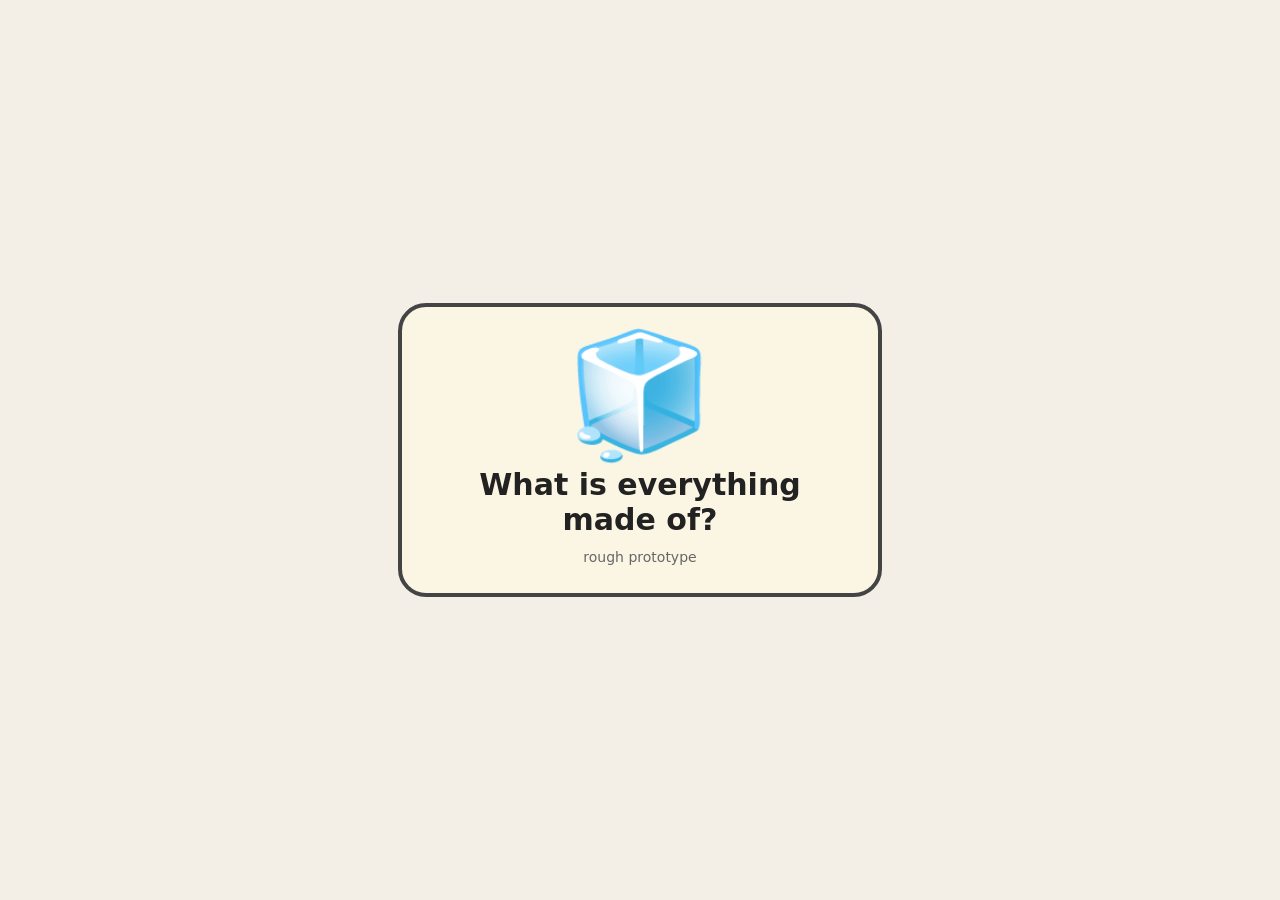
==== big-questions/index.html @ ac9a5256 "Add Big Questions: rough warmth toy for 'What is everything made of?' Static folder alongside Magic " ====
<!doctype html>
<html lang="en-AU">
<head>
<meta charset="utf-8">
<meta name="viewport" content="width=device-width, initial-scale=1, viewport-fit=cover">
<meta name="robots" content="noindex">
<title>Big Questions</title>
<style>
  html, body { height: 100%; margin: 0; }
  body { display: grid; place-items: center; background: #f3efe6; font-family: system-ui, sans-serif; }
  a { display: grid; place-items: center; gap: 12px; width: min(80vw, 420px); padding: 28px;
      border-radius: 28px; background: #fbf6e3; border: 4px solid #444; color: #222;
      text-decoration: none; text-align: center; font-size: clamp(20px, 4vw, 30px); font-weight: 700; }
  span { font-size: clamp(64px, 16vw, 120px); line-height: 1; }
  small { font-weight: 400; font-size: 14px; color: #666; }
</style>
</head>
<body>
<!-- Placeholder shelf: one rough prototype. The real shelf comes with the polished guide. -->
<a href="guides/01-made-of/rough-toy.html">
  <span>🧊</span>
  What is everything made of?
  <small>rough prototype</small>
</a>
</body>
</html>
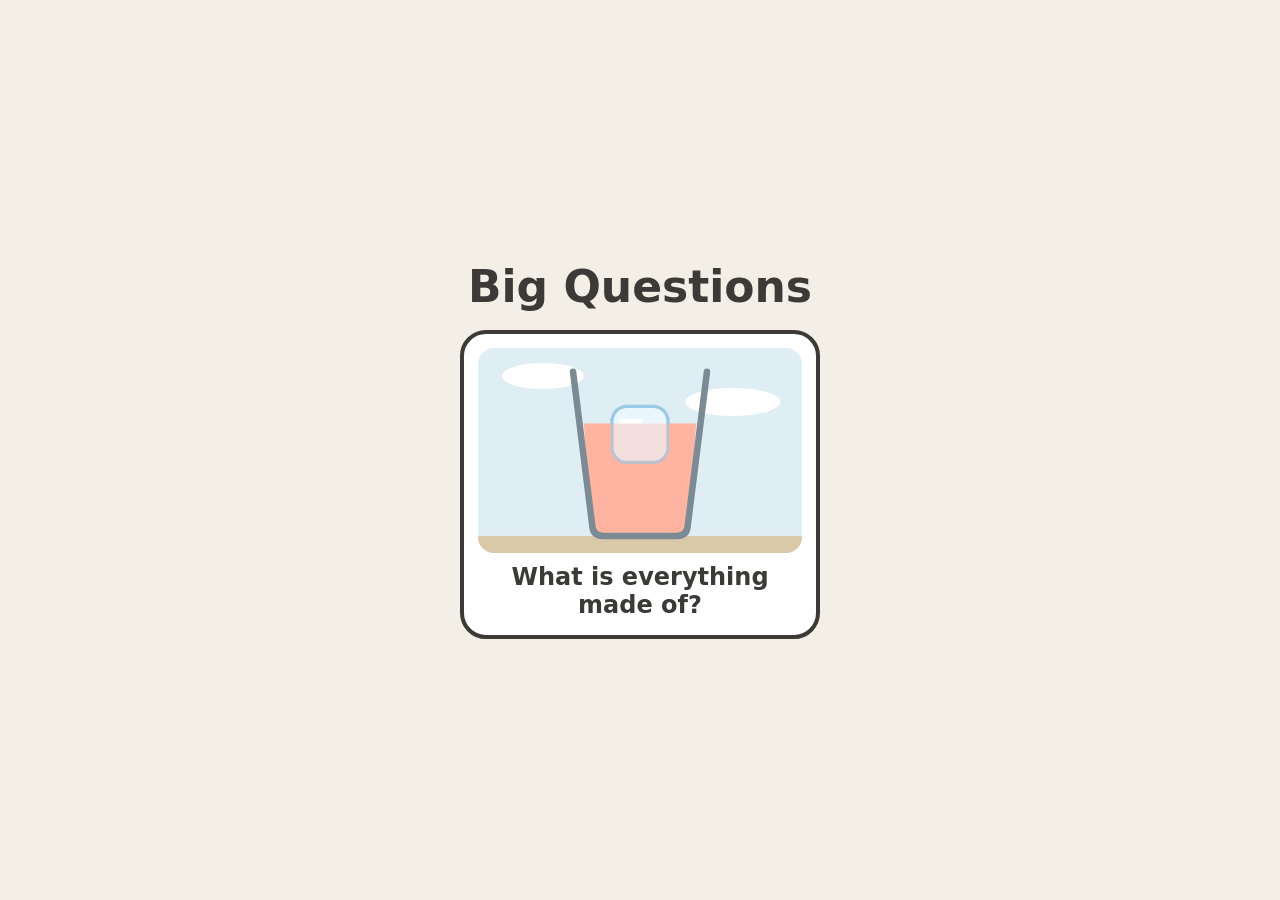
==== commit e9b93fc2: "Big Questions: polished pilot guide, 'What is everything made of?' Cover, warmth toy with painted an" ====
--- a/big-questions/index.html
+++ b/big-questions/index.html
@@ -5,22 +5,41 @@
 <meta name="viewport" content="width=device-width, initial-scale=1, viewport-fit=cover">
 <meta name="robots" content="noindex">
 <title>Big Questions</title>
+<link rel="stylesheet" href="shared/base.css">
 <style>
-  html, body { height: 100%; margin: 0; }
-  body { display: grid; place-items: center; background: #f3efe6; font-family: system-ui, sans-serif; }
-  a { display: grid; place-items: center; gap: 12px; width: min(80vw, 420px); padding: 28px;
-      border-radius: 28px; background: #fbf6e3; border: 4px solid #444; color: #222;
-      text-decoration: none; text-align: center; font-size: clamp(20px, 4vw, 30px); font-weight: 700; }
-  span { font-size: clamp(64px, 16vw, 120px); line-height: 1; }
-  small { font-weight: 400; font-size: 14px; color: #666; }
+  body { overflow: auto; }
+  main { min-height: 100%; display: grid; place-content: center; justify-items: center; gap: 18px; padding: 24px; }
+  h1 { margin: 0; font-size: clamp(26px, 5vw, 44px); font-weight: 800; }
+  .book { width: min(78vw, 360px); display: grid; gap: 10px; padding: 14px 14px 16px; border-radius: 26px;
+          border: 4px solid var(--ink); background: #fff; color: var(--ink); text-decoration: none;
+          font-size: clamp(18px, 3vw, 24px); font-weight: 700; text-align: center; }
+  .book:active { transform: scale(.97); }
+  .book svg { width: 100%; border-radius: 16px; background: var(--sky); }
+  .cube { transform-origin: 150px 120px; animation: bob 3.4s ease-in-out infinite; }
+  @keyframes bob { 0%, 100% { transform: translateY(0) rotate(6deg); } 50% { transform: translateY(7px) rotate(-3deg); } }
 </style>
 </head>
 <body>
-<!-- Placeholder shelf: one rough prototype. The real shelf comes with the polished guide. -->
-<a href="guides/01-made-of/rough-toy.html">
-  <span>🧊</span>
-  What is everything made of?
-  <small>rough prototype</small>
-</a>
+<main>
+  <h1>Big Questions</h1>
+  <!-- the shelf: one animated cover per guide -->
+  <a class="book" href="guides/01-made-of/index.html">
+    <svg viewBox="0 30 300 190" role="img" aria-label="A glass of cordial with an ice cube">
+      <ellipse cx="60" cy="56" rx="38" ry="12" fill="#fff"/><ellipse cx="236" cy="80" rx="44" ry="13" fill="#fff"/>
+      <rect x="0" y="204" width="300" height="36" fill="#d9c9a8"/>
+      <path d="M98 100 L106 196 Q107 204 116 204 L184 204 Q193 204 194 196 L202 100 Z" fill="#ffb3a1"/>
+      <g class="cube ambient">
+        <rect x="124" y="84" width="52" height="52" rx="14" fill="#eaf7ff" stroke="#9cc9e6" stroke-width="3"/>
+        <path d="M134 98h16" stroke="#fff" stroke-width="5" stroke-linecap="round"/>
+      </g>
+      <path d="M98 100 L106 196 Q107 204 116 204 L184 204 Q193 204 194 196 L202 100 Z" fill="#ffb3a1" opacity=".35"/>
+      <path d="M88 52 L106 196 Q107 204 116 204 L184 204 Q193 204 194 196 L212 52" fill="none" stroke="#7b8a93" stroke-width="6" stroke-linecap="round" stroke-linejoin="round"/>
+    </svg>
+    What is everything made of?
+  </a>
+</main>
+<script>
+  if ('serviceWorker' in navigator && location.protocol === 'https:') navigator.serviceWorker.register('sw.js').catch(function () {});
+</script>
 </body>
 </html>
--- a/big-questions/shared/base.css
+++ b/big-questions/shared/base.css
@@ -0,0 +1,56 @@
+/* Big Questions — shared look. Palette and rules are described in STYLE.md. */
+:root {
+  --bg: #f3efe6; --ink: #3b3a36; --soft: #6d6a61;
+  --paper: #fbf6e3; --paper-edge: #c9bb92;
+  --sky: #dfeef5; --water: #7ec4ee; --bit: #4a90d9;
+  --cold: #9fd0ff; --mid: #ffe9a8; --warm: #ff8a5c; --sun: #ffd23f;
+  --btn: 60px; --top: 72px;
+}
+* { box-sizing: border-box; }
+html, body { height: 100%; margin: 0; overscroll-behavior: none; }
+body {
+  background: var(--bg); color: var(--ink);
+  font-family: "Avenir Next", "Segoe UI", system-ui, -apple-system, Roboto, sans-serif;
+  -webkit-user-select: none; user-select: none; -webkit-touch-callout: none;
+  -webkit-tap-highlight-color: transparent; overflow: hidden;
+}
+[hidden] { display: none !important; }
+
+/* corner buttons and the caption */
+.bq-chrome {
+  position: fixed; z-index: 5; top: 0; left: 0; right: 0; height: var(--top);
+  display: flex; align-items: center; gap: 8px;
+  padding: 6px max(8px, env(safe-area-inset-right)) 6px max(8px, env(safe-area-inset-left));
+  pointer-events: none;
+}
+.bq-btn {
+  pointer-events: auto; flex: none; width: var(--btn); height: var(--btn); padding: 12px;
+  border-radius: 50%; border: 3px solid var(--ink); background: #fff; color: var(--ink);
+  touch-action: manipulation; cursor: pointer;
+}
+.bq-btn:active { transform: scale(.94); }
+.bq-btn svg { width: 100%; height: 100%; display: block; }
+.bq-caption {
+  flex: 1; min-width: 0; margin: 0; align-self: center; text-align: center;
+  font-size: clamp(15px, 2.4vw, 24px); line-height: 1.25; font-weight: 500;
+}
+.bq-caption b { font-weight: 800; background: linear-gradient(transparent 62%, var(--sun) 62%); }
+.bq-chrome .bq-caption[hidden] { display: block !important; visibility: hidden; }
+.bq-nudge { animation: bq-wiggle 1.6s ease-in-out infinite; border-color: var(--bit); }
+@keyframes bq-wiggle {
+  0%, 60%, 100% { transform: rotate(0); }
+  68% { transform: rotate(-14deg) scale(1.08); } 76% { transform: rotate(12deg) scale(1.08); }
+  84% { transform: rotate(-8deg); } 92% { transform: rotate(5deg); }
+}
+
+/* parts of a guide */
+.part { position: fixed; inset: var(--top) 0 0 0;
+        padding: 0 env(safe-area-inset-right) env(safe-area-inset-bottom) env(safe-area-inset-left); }
+.stage { position: absolute; inset: 0 8px 8px; border-radius: 16px; overflow: hidden; }
+.stage canvas { position: absolute; inset: 0; width: 100%; height: 100%; touch-action: none; display: block; }
+.page { overflow-y: auto; -webkit-overflow-scrolling: touch; touch-action: pan-y; padding: 8px 20px 40px; }
+.page > * { max-width: 760px; margin-left: auto; margin-right: auto; }
+
+@media (prefers-reduced-motion: reduce) {
+  .bq-nudge, .ambient { animation: none !important; }
+}
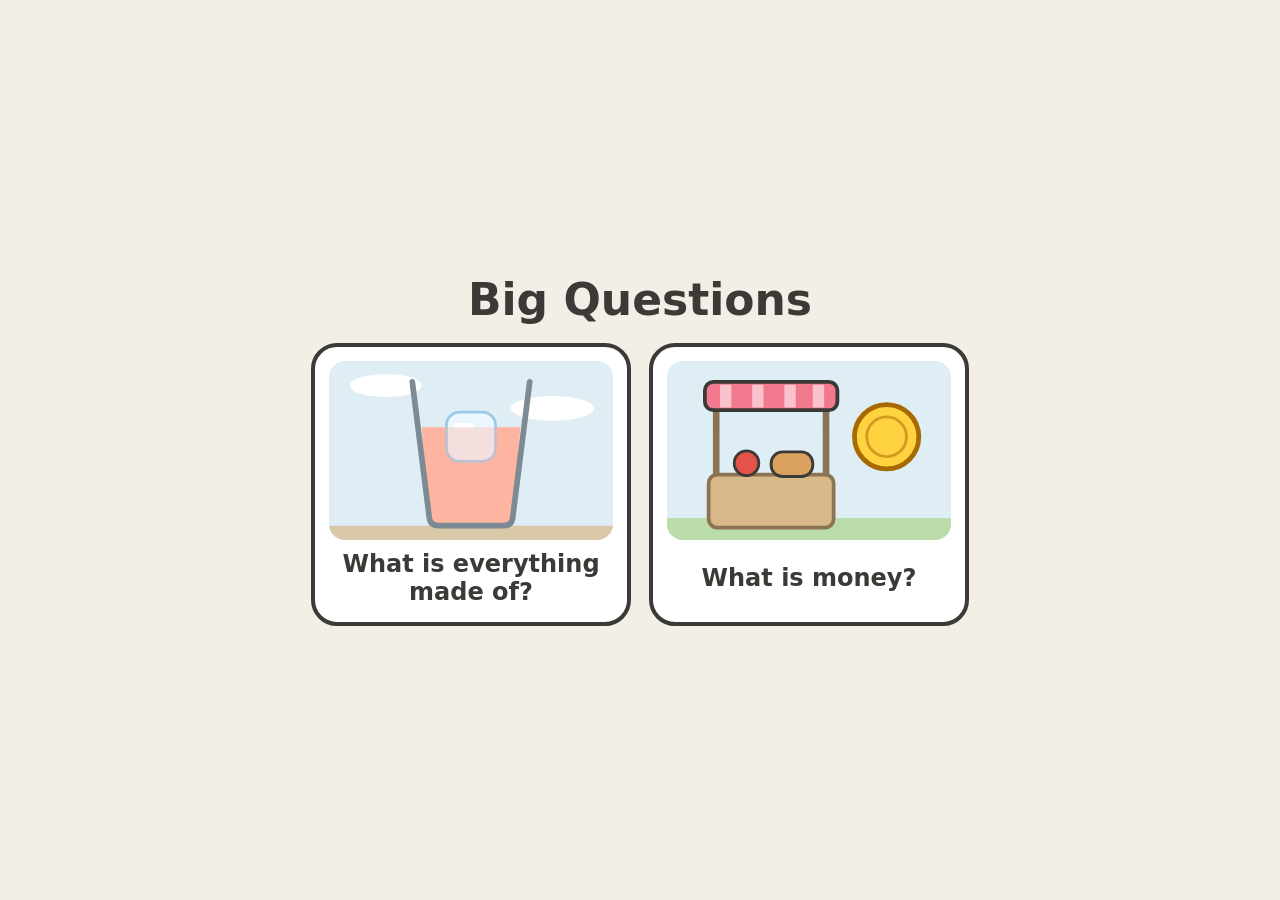
==== commit 154b3bef: "Big Questions: guide 2, 'What is money?' Market toy where every swap jams until everyone takes coins" ====
--- a/big-questions/index.html
+++ b/big-questions/index.html
@@ -8,9 +8,11 @@
 <link rel="stylesheet" href="shared/base.css">
 <style>
   body { overflow: auto; }
-  main { min-height: 100%; display: grid; place-content: center; justify-items: center; gap: 18px; padding: 24px; }
+  main { min-height: 100%; display: flex; flex-wrap: wrap; align-content: center; justify-content: center; gap: 18px; padding: 24px; }
+  h1 { width: 100%; text-align: center; }
+  .coin { transform-origin: 232px 110px; animation: bob 3.2s ease-in-out infinite reverse; }
   h1 { margin: 0; font-size: clamp(26px, 5vw, 44px); font-weight: 800; }
-  .book { width: min(78vw, 360px); display: grid; gap: 10px; padding: 14px 14px 16px; border-radius: 26px;
+  .book { width: min(78vw, 320px); display: grid; gap: 10px; padding: 14px 14px 16px; border-radius: 26px;
           border: 4px solid var(--ink); background: #fff; color: var(--ink); text-decoration: none;
           font-size: clamp(18px, 3vw, 24px); font-weight: 700; text-align: center; }
   .book:active { transform: scale(.97); }
@@ -37,6 +39,22 @@
     </svg>
     What is everything made of?
   </a>
+  <a class="book" href="guides/02-money/index.html">
+    <svg viewBox="0 30 300 190" role="img" aria-label="A market stall and a gold coin">
+      <rect x="0" y="196" width="300" height="44" fill="#b9dca8"/>
+      <path d="M52 78v120M168 78v120" stroke="#8b7355" stroke-width="7" stroke-linecap="round"/>
+      <rect x="40" y="52" width="140" height="30" rx="9" fill="#f2788f" stroke="#3b3a36" stroke-width="4"/>
+      <path d="M62 55v24M96 55v24M130 55v24M160 55v24" stroke="#fff" stroke-width="12" opacity=".55"/>
+      <rect x="44" y="150" width="132" height="56" rx="9" fill="#d9b98a" stroke="#8b7355" stroke-width="4"/>
+      <circle cx="84" cy="138" r="13" fill="#e4534a" stroke="#3b3a36" stroke-width="3"/>
+      <rect x="110" y="126" width="44" height="26" rx="12" fill="#d9a25f" stroke="#3b3a36" stroke-width="3"/>
+      <g class="coin ambient">
+        <circle cx="232" cy="110" r="34" fill="#ffd23f" stroke="#a66a00" stroke-width="5"/>
+        <circle cx="232" cy="110" r="21" fill="none" stroke="#a66a00" stroke-width="3" opacity=".5"/>
+      </g>
+    </svg>
+    What is money?
+  </a>
 </main>
 <script>
   if ('serviceWorker' in navigator && location.protocol === 'https:') navigator.serviceWorker.register('sw.js').catch(function () {});
--- a/big-questions/shared/base.css
+++ b/big-questions/shared/base.css
@@ -54,3 +54,46 @@
 @media (prefers-reduced-motion: reduce) {
   .bq-nudge, .ambient { animation: none !important; }
 }
+
+/* ---------- guide cover, tiles and reading pages (shared by every guide) ---------- */
+/* cover */
+.cover { display: flex; flex-direction: column; align-items: center; gap: 10px; padding: 0 12px 12px; }
+.cover h1 { margin: 0; font-size: clamp(22px, 4.6vw, 44px); font-weight: 800; text-align: center; }
+.cover-art { flex: 1; min-height: 0; width: 100%; display: flex; justify-content: center; text-decoration: none; }
+.cover-art svg { height: 100%; max-width: 100%; border-radius: 22px; border: 4px solid var(--ink); background: var(--sky); }
+.shelf-row { display: flex; gap: 10px; justify-content: center; flex-wrap: wrap; }
+.tile { width: clamp(74px, 13vw, 104px); display: grid; justify-items: center; gap: 2px; padding: 8px 4px 6px;
+        border-radius: 18px; border: 3px solid var(--ink); background: #fff; color: var(--ink);
+        text-decoration: none; font-size: 13px; font-weight: 600; text-align: center; position: relative;
+        touch-action: manipulation; cursor: pointer; font-family: inherit; }
+.tile svg { width: 46px; height: 46px; }
+.tile:active { transform: scale(.95); }
+.tile.grown { background: var(--bg); border-style: dashed; color: var(--soft); }
+.tile.grown::after { content: ""; position: absolute; left: 0; bottom: 0; height: 6px; width: 0; background: var(--bit); border-radius: 0 0 0 14px; }
+.tile.grown.holding::after { width: 100%; transition: width 1.2s linear; }
+@media (max-height: 430px) {
+  .cover { flex-direction: row; flex-wrap: wrap; justify-content: center; align-content: center; }
+  .cover h1 { width: 100%; font-size: 20px; }
+  .cover-art { flex: none; width: auto; height: 68%; }
+  .shelf-row { max-width: 52%; }
+  .tile { width: 70px; font-size: 11px; padding: 4px; } .tile svg { width: 34px; height: 34px; }
+}
+
+
+/* reading pages */
+.page h1 { font-size: clamp(24px, 4vw, 34px); margin: 4px auto 12px; }
+.page h2 { font-size: 20px; margin: 26px auto 8px; }
+.page p, .page li { font-size: 18px; line-height: 1.5; }
+.big li { font-size: clamp(20px, 3vw, 28px); margin: 16px 0; list-style: none; padding-left: 0; }
+.big { padding-left: 0; }
+.steps li { margin: 8px 0; }
+.card { background: #fff; border: 3px solid var(--ink); border-radius: 18px; padding: 14px 18px; }
+.grown { -webkit-user-select: text; user-select: text; }
+.grown li { margin: 10px 0; font-size: 16px; }
+.grown p { font-size: 16px; }
+.grown a { color: #1f5fa8; }
+.tag { display: inline-block; font-size: 11px; font-weight: 800; letter-spacing: .04em; text-transform: uppercase;
+       padding: 2px 8px; border-radius: 999px; margin-right: 6px; vertical-align: 2px; white-space: nowrap; }
+.fact { background: #d6efd8; color: #1d5a27; }
+.simp { background: #ffe9a8; color: #6b4a00; }
+.unsure { background: #e4dcf7; color: #47307a; }
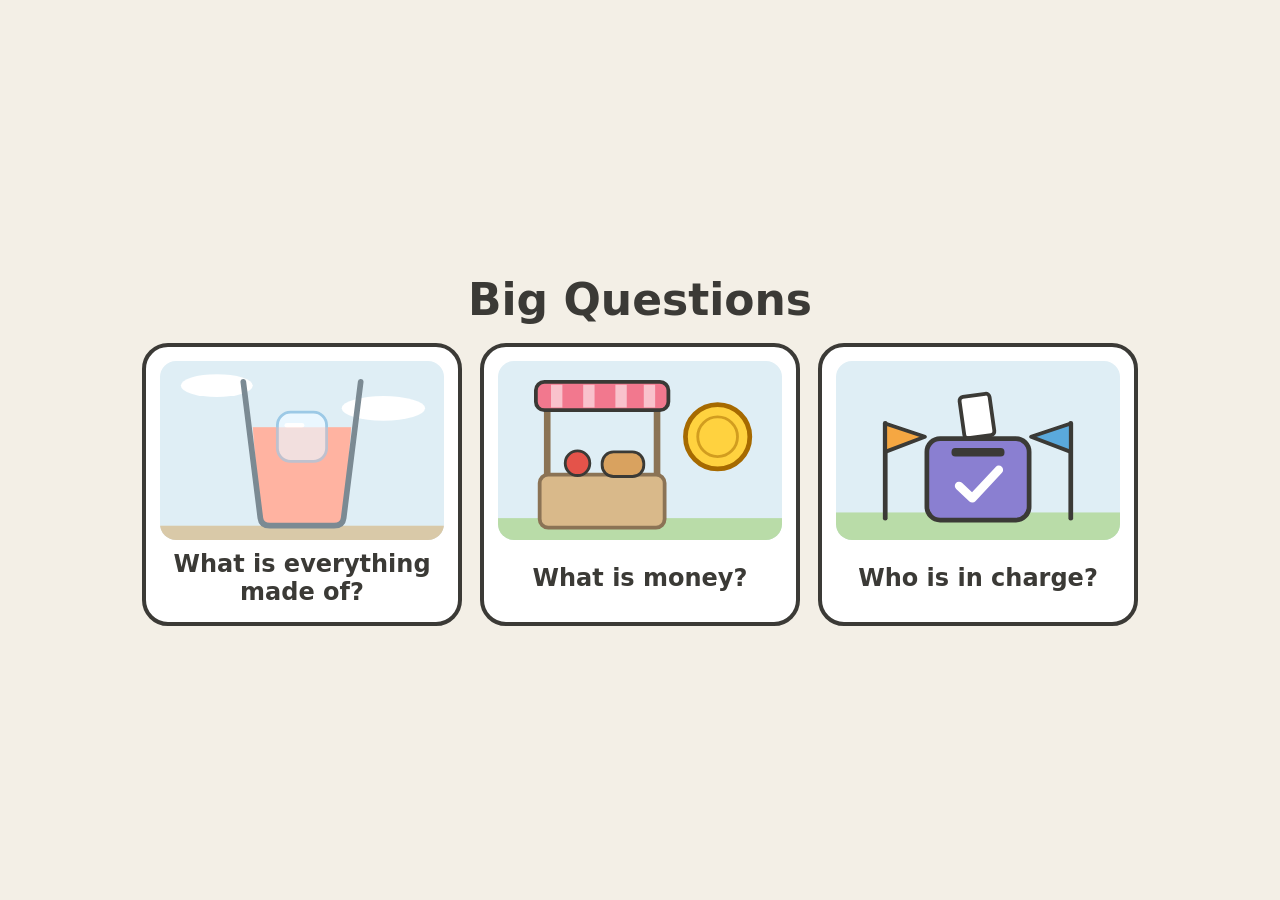
==== commit 4054a27e: "Big Questions: guide 3, 'Who is in charge?' A tiny town that cannot decide until it votes for a lead" ====
--- a/big-questions/index.html
+++ b/big-questions/index.html
@@ -55,6 +55,20 @@
     </svg>
     What is money?
   </a>
+  <a class="book" href="guides/03-in-charge/index.html">
+    <svg viewBox="0 30 300 190" role="img" aria-label="A ballot box and two flags">
+      <rect x="0" y="190" width="300" height="50" fill="#b9dca8"/>
+      <path d="M52 196V96" stroke="#3b3a36" stroke-width="5" stroke-linecap="round"/>
+      <path d="M52 96l42 14-42 16z" fill="#f5a742" stroke="#3b3a36" stroke-width="4" stroke-linejoin="round"/>
+      <path d="M248 196V96" stroke="#3b3a36" stroke-width="5" stroke-linecap="round"/>
+      <path d="M248 96l-42 14 42 16z" fill="#5aa9dc" stroke="#3b3a36" stroke-width="4" stroke-linejoin="round"/>
+      <rect x="134" y="66" width="32" height="44" rx="4" fill="#fff" stroke="#3b3a36" stroke-width="4" transform="rotate(-8 150 96)"/>
+      <rect x="96" y="112" width="108" height="86" rx="14" fill="#8a7fd1" stroke="#3b3a36" stroke-width="5"/>
+      <rect x="122" y="122" width="56" height="9" rx="4" fill="#3b3a36"/>
+      <path d="M130 162l14 13 28-30" fill="none" stroke="#fff" stroke-width="9" stroke-linecap="round" stroke-linejoin="round"/>
+    </svg>
+    Who is in charge?
+  </a>
 </main>
 <script>
   if ('serviceWorker' in navigator && location.protocol === 'https:') navigator.serviceWorker.register('sw.js').catch(function () {});
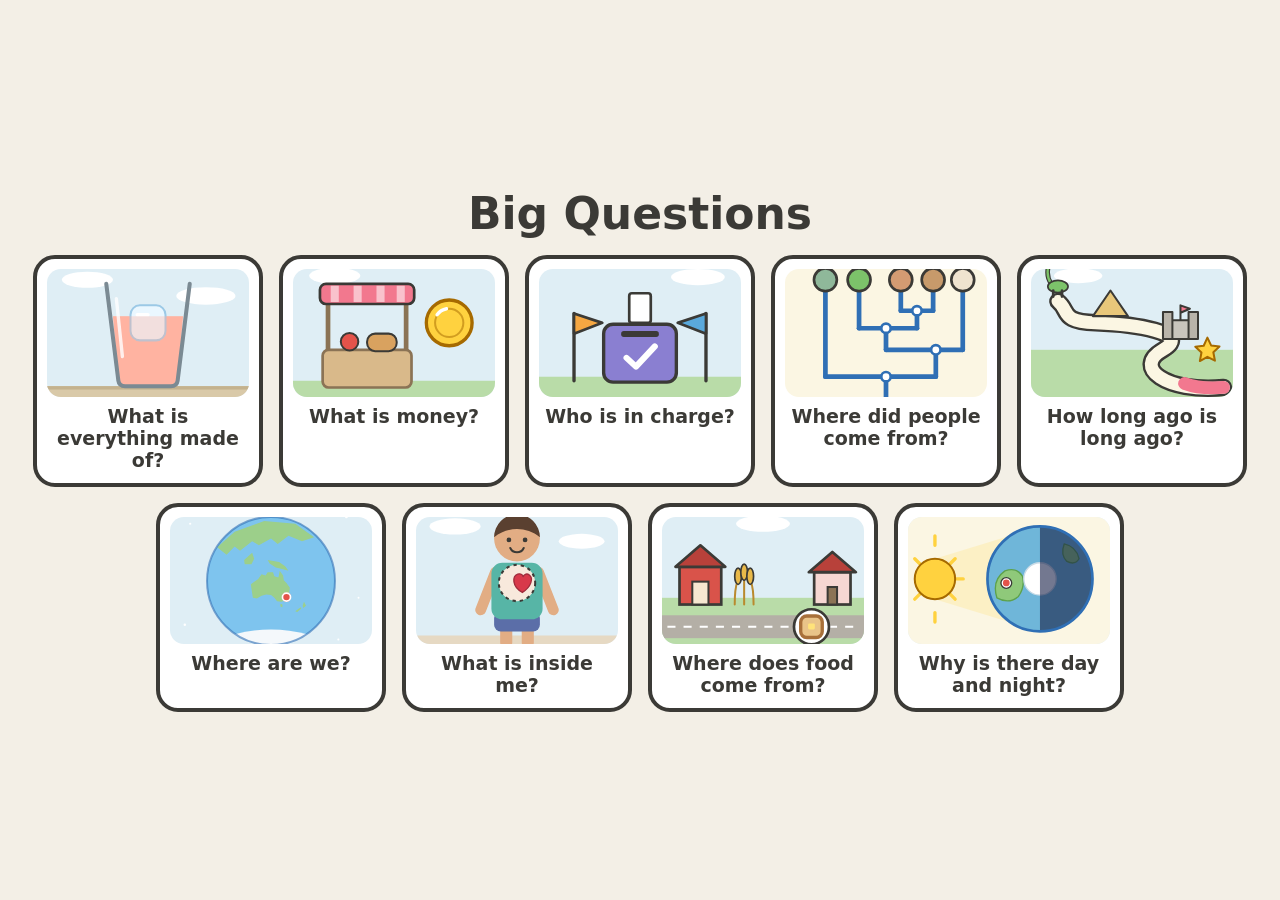
==== commit 506a0238: "Big Questions: guides 5 to 10 Where did people come from?, How long ago is long ago?, Where are we?," ====
--- a/big-questions/index.html
+++ b/big-questions/index.html
@@ -8,66 +8,198 @@
 <link rel="stylesheet" href="shared/base.css">
 <style>
   body { overflow: auto; }
-  main { min-height: 100%; display: flex; flex-wrap: wrap; align-content: center; justify-content: center; gap: 18px; padding: 24px; }
-  h1 { width: 100%; text-align: center; }
-  .coin { transform-origin: 232px 110px; animation: bob 3.2s ease-in-out infinite reverse; }
-  h1 { margin: 0; font-size: clamp(26px, 5vw, 44px); font-weight: 800; }
-  .book { width: min(78vw, 320px); display: grid; gap: 10px; padding: 14px 14px 16px; border-radius: 26px;
+  main { min-height: 100%; display: flex; flex-wrap: wrap; align-content: center; justify-content: center; gap: 16px; padding: 20px; }
+  h1 { width: 100%; text-align: center; margin: 0; font-size: clamp(26px, 5vw, 44px); font-weight: 800; }
+  .book { width: min(44vw, 230px); display: grid; align-content: start; gap: 8px; padding: 10px 10px 12px; border-radius: 22px;
           border: 4px solid var(--ink); background: #fff; color: var(--ink); text-decoration: none;
-          font-size: clamp(18px, 3vw, 24px); font-weight: 700; text-align: center; }
+          font-size: clamp(15px, 2.4vw, 19px); font-weight: 700; text-align: center; }
   .book:active { transform: scale(.97); }
-  .book svg { width: 100%; border-radius: 16px; background: var(--sky); }
-  .cube { transform-origin: 150px 120px; animation: bob 3.4s ease-in-out infinite; }
-  @keyframes bob { 0%, 100% { transform: translateY(0) rotate(6deg); } 50% { transform: translateY(7px) rotate(-3deg); } }
+  .book svg { width: 100%; border-radius: 14px; background: var(--sky); }
+  /* covers keep still on the shelf except for one gentle bob */
+  .book svg .ambient { animation: shelf-bob 3.4s ease-in-out infinite; transform-box: fill-box; transform-origin: center; }
+  .book:nth-child(2n) svg .ambient { animation-delay: -1.7s; }
+  @keyframes shelf-bob { 0%, 100% { transform: translateY(0); } 50% { transform: translateY(5px); } }
 </style>
 </head>
 <body>
 <main>
   <h1>Big Questions</h1>
-  <!-- the shelf: one animated cover per guide -->
+  <!-- the shelf: one cover per guide. Rebuilt from each guide's own cover art. -->
   <a class="book" href="guides/01-made-of/index.html">
     <svg viewBox="0 30 300 190" role="img" aria-label="A glass of cordial with an ice cube">
-      <ellipse cx="60" cy="56" rx="38" ry="12" fill="#fff"/><ellipse cx="236" cy="80" rx="44" ry="13" fill="#fff"/>
-      <rect x="0" y="204" width="300" height="36" fill="#d9c9a8"/>
-      <path d="M98 100 L106 196 Q107 204 116 204 L184 204 Q193 204 194 196 L202 100 Z" fill="#ffb3a1"/>
-      <g class="cube ambient">
-        <rect x="124" y="84" width="52" height="52" rx="14" fill="#eaf7ff" stroke="#9cc9e6" stroke-width="3"/>
-        <path d="M134 98h16" stroke="#fff" stroke-width="5" stroke-linecap="round"/>
-      </g>
-      <path d="M98 100 L106 196 Q107 204 116 204 L184 204 Q193 204 194 196 L202 100 Z" fill="#ffb3a1" opacity=".35"/>
-      <path d="M88 52 L106 196 Q107 204 116 204 L184 204 Q193 204 194 196 L212 52" fill="none" stroke="#7b8a93" stroke-width="6" stroke-linecap="round" stroke-linejoin="round"/>
+    <ellipse cx="60" cy="46" rx="38" ry="12" fill="#fff"/><ellipse cx="236" cy="70" rx="44" ry="13" fill="#fff"/>
+    <rect x="0" y="204" width="300" height="36" fill="#d9c9a8"/><rect x="0" y="204" width="300" height="5" fill="#c4b28e"/>
+    <path d="M98 100 L106 196 Q107 204 116 204 L184 204 Q193 204 194 196 L202 100 Z" fill="#ffb3a1"/>
+    <g class="cube ambient">
+    <rect x="124" y="84" width="52" height="52" rx="14" fill="#eaf7ff" stroke="#9cc9e6" stroke-width="3"/>
+    <path d="M134 98h16" stroke="#fff" stroke-width="5" stroke-linecap="round"/>
+    </g>
+    <path d="M98 100 L106 196 Q107 204 116 204 L184 204 Q193 204 194 196 L202 100 Z" fill="#ffb3a1" opacity=".35"/>
+    <path d="M88 52 L106 196 Q107 204 116 204 L184 204 Q193 204 194 196 L212 52" fill="none" stroke="#7b8a93" stroke-width="6" stroke-linecap="round" stroke-linejoin="round"/>
+    <path d="M103 74l9 86" stroke="#fff" stroke-width="5" stroke-linecap="round" opacity=".8"/>
     </svg>
     What is everything made of?
   </a>
   <a class="book" href="guides/02-money/index.html">
     <svg viewBox="0 30 300 190" role="img" aria-label="A market stall and a gold coin">
-      <rect x="0" y="196" width="300" height="44" fill="#b9dca8"/>
-      <path d="M52 78v120M168 78v120" stroke="#8b7355" stroke-width="7" stroke-linecap="round"/>
-      <rect x="40" y="52" width="140" height="30" rx="9" fill="#f2788f" stroke="#3b3a36" stroke-width="4"/>
-      <path d="M62 55v24M96 55v24M130 55v24M160 55v24" stroke="#fff" stroke-width="12" opacity=".55"/>
-      <rect x="44" y="150" width="132" height="56" rx="9" fill="#d9b98a" stroke="#8b7355" stroke-width="4"/>
-      <circle cx="84" cy="138" r="13" fill="#e4534a" stroke="#3b3a36" stroke-width="3"/>
-      <rect x="110" y="126" width="44" height="26" rx="12" fill="#d9a25f" stroke="#3b3a36" stroke-width="3"/>
-      <g class="coin ambient">
-        <circle cx="232" cy="110" r="34" fill="#ffd23f" stroke="#a66a00" stroke-width="5"/>
-        <circle cx="232" cy="110" r="21" fill="none" stroke="#a66a00" stroke-width="3" opacity=".5"/>
-      </g>
+    <ellipse cx="62" cy="40" rx="38" ry="12" fill="#fff"/>
+    <rect x="0" y="196" width="300" height="44" fill="#b9dca8"/>
+    <path d="M52 78v120M168 78v120" stroke="#8b7355" stroke-width="7" stroke-linecap="round"/>
+    <rect x="40" y="52" width="140" height="30" rx="9" fill="#f2788f" stroke="#3b3a36" stroke-width="4"/>
+    <path d="M62 55v24M96 55v24M130 55v24M160 55v24" stroke="#fff" stroke-width="12" opacity=".55"/>
+    <rect x="44" y="150" width="132" height="56" rx="9" fill="#d9b98a" stroke="#8b7355" stroke-width="4"/>
+    <circle cx="84" cy="138" r="13" fill="#e4534a" stroke="#3b3a36" stroke-width="3"/>
+    <rect x="110" y="126" width="44" height="26" rx="12" fill="#d9a25f" stroke="#3b3a36" stroke-width="3"/>
+    <g class="bobber ambient">
+    <circle cx="232" cy="110" r="34" fill="#ffd23f" stroke="#a66a00" stroke-width="5"/>
+    <circle cx="232" cy="110" r="21" fill="none" stroke="#a66a00" stroke-width="3" opacity=".5"/>
+    <path d="M214 98a22 22 0 0 1 14-9" fill="none" stroke="#fff" stroke-width="5" stroke-linecap="round"/>
+    </g>
     </svg>
     What is money?
   </a>
   <a class="book" href="guides/03-in-charge/index.html">
-    <svg viewBox="0 30 300 190" role="img" aria-label="A ballot box and two flags">
-      <rect x="0" y="190" width="300" height="50" fill="#b9dca8"/>
-      <path d="M52 196V96" stroke="#3b3a36" stroke-width="5" stroke-linecap="round"/>
-      <path d="M52 96l42 14-42 16z" fill="#f5a742" stroke="#3b3a36" stroke-width="4" stroke-linejoin="round"/>
-      <path d="M248 196V96" stroke="#3b3a36" stroke-width="5" stroke-linecap="round"/>
-      <path d="M248 96l-42 14 42 16z" fill="#5aa9dc" stroke="#3b3a36" stroke-width="4" stroke-linejoin="round"/>
-      <rect x="134" y="66" width="32" height="44" rx="4" fill="#fff" stroke="#3b3a36" stroke-width="4" transform="rotate(-8 150 96)"/>
-      <rect x="96" y="112" width="108" height="86" rx="14" fill="#8a7fd1" stroke="#3b3a36" stroke-width="5"/>
-      <rect x="122" y="122" width="56" height="9" rx="4" fill="#3b3a36"/>
-      <path d="M130 162l14 13 28-30" fill="none" stroke="#fff" stroke-width="9" stroke-linecap="round" stroke-linejoin="round"/>
+    <svg viewBox="0 30 300 190" role="img" aria-label="A ballot box with a vote dropping in, and two flags">
+    <ellipse cx="236" cy="42" rx="40" ry="12" fill="#fff"/>
+    <rect x="0" y="190" width="300" height="50" fill="#b9dca8"/>
+    <path d="M52 196V96" stroke="#3b3a36" stroke-width="5" stroke-linecap="round"/>
+    <path d="M52 96l42 14-42 16z" fill="#f5a742" stroke="#3b3a36" stroke-width="4" stroke-linejoin="round"/>
+    <path d="M248 196V96" stroke="#3b3a36" stroke-width="5" stroke-linecap="round"/>
+    <path d="M248 96l-42 14 42 16z" fill="#5aa9dc" stroke="#3b3a36" stroke-width="4" stroke-linejoin="round"/>
+    <g class="slip ambient"><rect x="134" y="66" width="32" height="44" rx="4" fill="#fff" stroke="#3b3a36" stroke-width="4"/></g>
+    <rect x="96" y="112" width="108" height="86" rx="14" fill="#8a7fd1" stroke="#3b3a36" stroke-width="5"/>
+    <rect x="122" y="122" width="56" height="9" rx="4" fill="#3b3a36"/>
+    <path d="M130 162l14 13 28-30" fill="none" stroke="#fff" stroke-width="9" stroke-linecap="round" stroke-linejoin="round"/>
     </svg>
     Who is in charge?
+  </a>
+  <a class="book" href="guides/05-people/index.html">
+    <svg viewBox="0 30 300 190" role="img" aria-label="A branching family tree with many tips" style="background:#fbf6e3">
+    <g fill="none" stroke="#2f6fb5" stroke-width="7" stroke-linecap="round" stroke-linejoin="round">
+    <path d="M150 226V190"/><path d="M60 190H224"/><path d="M60 190V60"/><path d="M224 190V150"/>
+    <path d="M150 150H264"/><path d="M264 150V60"/><path d="M150 150V118"/><path d="M110 118H196"/>
+    <path d="M110 118V60"/><path d="M196 118V92"/><path d="M172 92H220"/><path d="M172 92V60"/><path d="M220 92V60"/>
+    </g>
+    <g fill="#fff" stroke="#2f6fb5" stroke-width="4">
+    <circle cx="150" cy="190" r="7"/><circle cx="224" cy="150" r="7"/><circle cx="150" cy="118" r="7"/><circle cx="196" cy="92" r="7"/>
+    </g>
+    <g class="tips ambient" stroke="#3b3a36" stroke-width="4">
+    <circle cx="60" cy="46" r="17" fill="#8fb89a"/><circle cx="110" cy="46" r="17" fill="#7cc36a"/>
+    <circle cx="172" cy="46" r="17" fill="#d49b72"/><circle cx="220" cy="46" r="17" fill="#c79a6b"/>
+    <circle cx="264" cy="46" r="17" fill="#efe3cf"/>
+    </g>
+    </svg>
+    Where did people come from?
+  </a>
+  <a class="book" href="guides/06-long-ago/index.html">
+    <svg viewBox="0 30 300 190" role="img" aria-label="A long winding path going back in time, past a castle, a pyramid and a dinosaur">
+    <rect x="0" y="150" width="300" height="90" fill="#b9dca8"/>
+    <ellipse cx="70" cy="40" rx="36" ry="11" fill="#fff"/>
+    <path d="M286 206 C 200 214, 150 176, 196 150 S 150 112, 96 110 S 58 92, 40 78" fill="none" stroke="#3b3a36" stroke-width="26" stroke-linecap="round"/>
+    <path d="M286 206 C 200 214, 150 176, 196 150 S 150 112, 96 110 S 58 92, 40 78" fill="none" stroke="#fbf6e3" stroke-width="19" stroke-linecap="round"/>
+    <path d="M286 206 C 262 208, 244 206, 228 200" fill="none" stroke="#f2788f" stroke-width="19" stroke-linecap="round"/>
+    <!-- castle -->
+    <g stroke="#3b3a36" stroke-width="3" stroke-linejoin="round">
+    <rect x="204" y="106" width="36" height="28" fill="#c9c5bd"/><rect x="196" y="94" width="14" height="40" fill="#b9b4aa"/><rect x="234" y="94" width="14" height="40" fill="#b9b4aa"/>
+    <path d="M222 106V84l14 5-14 6" fill="#f2788f"/>
+    </g>
+    <!-- pyramid -->
+    <path d="M118 62l26 38H92z" fill="#e8c77a" stroke="#3b3a36" stroke-width="3" stroke-linejoin="round"/>
+    <!-- dinosaur, far away -->
+    <g stroke="#3b3a36" stroke-width="2.5" stroke-linecap="round" fill="#7cc36a">
+    <path d="M30 52q-8-12-4-26" fill="none" stroke-width="7"/><path d="M30 52q-8-12-4-26" fill="none" stroke="#7cc36a" stroke-width="3.5"/>
+    <ellipse cx="40" cy="56" rx="15" ry="9"/><path d="M33 62v9M46 62v9" stroke-width="4"/>
+    </g>
+    <g class="twinkle ambient"><path d="M262 132l5.5 11.5 12.5 1.5-9.200 8.600 2.400 12.600L262 160.500l-11.200 6.200 2.400-12.600-9.200-8.600 12.5-1.5z" fill="#ffd23f" stroke="#a66a00" stroke-width="3" stroke-linejoin="round"/></g>
+    </svg>
+    How long ago is long ago?
+  </a>
+  <a class="book" href="guides/07-where-are-we/index.html">
+    <svg viewBox="0 30 300 190" role="img" aria-label="The Earth from space, with a red dot on Australia's east coast">
+    <g fill="#fff"><circle cx="30" cy="40" r="1.6"/><circle cx="262" cy="30" r="2"/><circle cx="280" cy="150" r="1.4"/><circle cx="22" cy="190" r="1.8"/><circle cx="60" cy="110" r="1.2"/><circle cx="250" cy="212" r="1.5"/><circle cx="96" cy="18" r="1.3"/></g>
+    <circle cx="150" cy="125" r="95" fill="#7ec4ee"/>
+    <g fill="#9ccf8a">
+    <path d="M120 130L123 150L129 151L136 147L143 145L150 146L155 150L159 155L165 156L171 154L177 143L178 135L173 128L169 124L168 117L163 110L161 120L155 118L153 112L145 112L142 117L136 115L131 122Z"/>
+    <path d="M164 159L167 160L167 164L164 163Z"/><path d="M145 94L162 97L171 103L176 110L165 107L157 105L148 99Z"/>
+    <path d="M110 94L122 83L125 92L121 100L111 100Z"/><path d="M199 156L202 162L198 165L197 162Z"/><path d="M194 164L195 166L189 171L186 170Z"/>
+    <path d="M70 75L96 52L140 36L186 40L214 60L196 66L176 58L160 70L150 62L132 72L122 66L104 80L96 74L84 86Z"/>
+    </g>
+    <path d="M96 204a95 95 0 0 0 108 0q-54-14-108 0z" fill="#f4f8fb"/>
+    <circle cx="150" cy="125" r="95" fill="none" stroke="#2f6fb5" stroke-width="3" opacity=".6"/>
+    <circle class="here ambient" cx="173" cy="149" r="6" fill="none" stroke="#e4534a" stroke-width="2"/>
+    <circle cx="173" cy="149" r="6" fill="#e4534a" stroke="#fff" stroke-width="2.5"/>
+    </svg>
+    Where are we?
+  </a>
+  <a class="book" href="guides/08-inside-me/index.html">
+    <svg viewBox="0 30 300 190" role="img" aria-label="A child with a beating heart showing in their chest">
+    <ellipse cx="58" cy="44" rx="38" ry="12" fill="#fff"/><ellipse cx="246" cy="66" rx="34" ry="11" fill="#fff"/>
+    <rect x="0" y="206" width="300" height="34" fill="#e6d9c3"/>
+    <path d="M118 112L96 168M182 112l22 56" stroke="#e2ad84" stroke-width="16" stroke-linecap="round"/>
+    <path d="M134 176v40M166 176v40" stroke="#e2ad84" stroke-width="18" stroke-linecap="round"/>
+    <rect x="116" y="170" width="68" height="30" rx="10" fill="#5b6ea8"/>
+    <rect x="112" y="98" width="76" height="84" rx="16" fill="#57b5a6"/>
+    <circle cx="150" cy="128" r="27" fill="#f8e9dc" stroke="#3b3a36" stroke-width="3" stroke-dasharray="5 6"/>
+    <g class="beat ambient">
+    <path d="M158 142c-16-9-15-24-7-27 5-2 8 2 8 4 1-3 5-6 9-3 7 5 3 18-10 26z" fill="#d8394a" stroke="#a12c3c" stroke-width="2"/>
+    </g>
+    <circle cx="150" cy="62" r="34" fill="#e2ad84"/>
+    <path d="M116 60a34 34 0 0 1 68 0c-20-16-48-16-68 0z" fill="#5a4030"/>
+    <circle cx="138" cy="64" r="3.5" fill="#3b3a36"/><circle cx="162" cy="64" r="3.5" fill="#3b3a36"/>
+    <path d="M140 76a11 11 0 0 0 20 0" fill="none" stroke="#3b3a36" stroke-width="3" stroke-linecap="round"/>
+    </svg>
+    What is inside me?
+  </a>
+  <a class="book" href="guides/09-food/index.html">
+    <svg viewBox="0 30 300 190" role="img" aria-label="A road from a farm to a slice of toast on a plate">
+    <ellipse cx="150" cy="40" rx="40" ry="12" fill="#fff"/>
+    <rect x="0" y="150" width="300" height="90" fill="#b9dca8"/>
+    <rect x="0" y="176" width="300" height="34" fill="#b4afa6"/>
+    <path d="M8 193h284" stroke="#fff" stroke-width="3" stroke-dasharray="12 12"/>
+    <!-- barn -->
+    <rect x="26" y="104" width="62" height="56" fill="#d9534a" stroke="#3b3a36" stroke-width="4"/>
+    <path d="M20 104 L57 72 L94 104 Z" fill="#b8413a" stroke="#3b3a36" stroke-width="4" stroke-linejoin="round"/>
+    <rect x="45" y="126" width="24" height="34" fill="#f6e7d0" stroke="#3b3a36" stroke-width="3"/>
+    <!-- wheat -->
+    <path d="M108 160 q0-24 4-34 M122 160 q0-26 0-38 M136 160 q0-24-4-34" stroke="#b98a2e" stroke-width="3" fill="none" stroke-linecap="round"/>
+    <ellipse cx="113" cy="118" rx="5" ry="12" fill="#e9b949" stroke="#3b3a36" stroke-width="2.5"/>
+    <ellipse cx="122" cy="112" rx="5" ry="12" fill="#e9b949" stroke="#3b3a36" stroke-width="2.5"/>
+    <ellipse cx="131" cy="118" rx="5" ry="12" fill="#e9b949" stroke="#3b3a36" stroke-width="2.5"/>
+    <!-- house -->
+    <rect x="226" y="112" width="54" height="48" fill="#f6d7d2" stroke="#3b3a36" stroke-width="4"/>
+    <path d="M218 112 L253 82 L288 112 Z" fill="#b8413a" stroke="#3b3a36" stroke-width="4" stroke-linejoin="round"/>
+    <rect x="246" y="134" width="14" height="26" fill="#8b7355" stroke="#3b3a36" stroke-width="3"/>
+    <!-- the toast, rolling back toward the farm -->
+    <g class="roller ambient">
+    <circle cx="222" cy="193" r="26" fill="#fff" stroke="#3b3a36" stroke-width="4"/>
+    <rect x="206" y="177" width="32" height="32" rx="9" fill="#e9c489" stroke="#a8703a" stroke-width="5"/>
+    <rect x="217" y="188" width="10" height="9" rx="2" fill="#ffe37a"/>
+    </g>
+    </svg>
+    Where does food come from?
+  </a>
+  <a class="book" href="guides/10-day-night/index.html">
+    <svg viewBox="0 30 300 190" role="img" aria-label="The Sun shining on one half of the Earth">
+    <rect width="300" height="240" fill="#fbf6e3"/>
+    <path d="M40 92 L196 44 L196 200 L40 152 Z" fill="#ffd23f" opacity=".18"/>
+    <g stroke="#ffd23f" stroke-width="5" stroke-linecap="round">
+    <path d="M40 72v-14M40 172v14M68 122h14M60 102l10-10M60 142l10 10M20 102l-10-10M20 142l-10 10"/>
+    </g>
+    <circle cx="40" cy="122" r="30" fill="#ffd23f" stroke="#a66a00" stroke-width="3"/>
+    <clipPath id="disc"><circle cx="196" cy="122" r="78"/></clipPath>
+    <g clip-path="url(#disc)">
+    <rect x="118" y="44" width="156" height="156" fill="#6fb6d9"/>
+    <g class="turny ambient">
+    <path d="M132 150 q-8 -26 12 -40 q18 -6 26 8 q4 16 -6 30 q-14 12 -32 2z" fill="#8fc97a" stroke="#5da24c" stroke-width="2"/>
+    <path d="M232 70 q18 4 22 22 q-6 10 -18 4 q-10 -10 -4 -26z" fill="#8fc97a" stroke="#5da24c" stroke-width="2"/>
+    <circle cx="196" cy="122" r="24" fill="#fff" stroke="#c9dbe6" stroke-width="2"/>
+    <circle cx="146" cy="128" r="8" fill="#fff" stroke="#3b3a36" stroke-width="2"/><circle cx="146" cy="128" r="5" fill="#e4534a"/>
+    </g>
+    <rect x="196" y="44" width="80" height="156" fill="#161e46" opacity=".6"/>
+    </g>
+    <circle cx="196" cy="122" r="78" fill="none" stroke="#2f6fb5" stroke-width="4"/>
+    </svg>
+    Why is there day and night?
   </a>
 </main>
 <script>
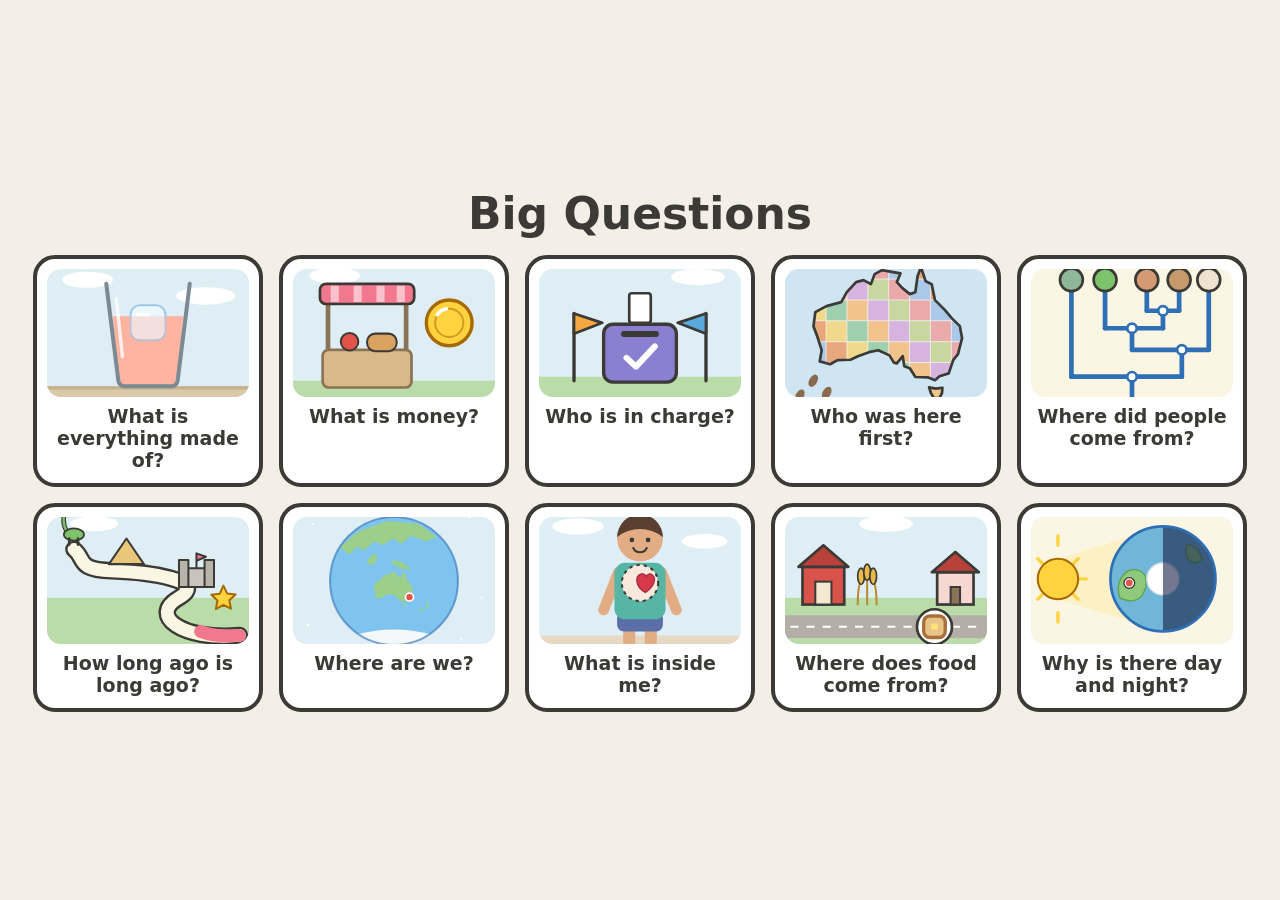
==== commit 3560c154: "Big Questions: guide 4, 'Who was here first?', and a shelf build script A two-scale timeline over a " ====
--- a/big-questions/index.html
+++ b/big-questions/index.html
@@ -73,6 +73,18 @@
     </svg>
     Who is in charge?
   </a>
+  <a class="book" href="guides/04-australia/index.html">
+    <svg viewBox="0 30 300 190" role="img" aria-label="A map of Australia made of many coloured patches" style="background:#cfe6f2">
+    <defs><clipPath id="land"><path d="M45.0 94.1L61.5 85.2L83.5 79.2L91.8 64.4L105.6 49.5L116.6 46.5L127.6 52.5L133.1 37.6L144.1 31.7L160.6 34.6L171.6 36.4L166.1 49.5L174.4 58.4L185.4 67.3L193.6 64.4L196.9 40.6L201.9 27.5L209.0 48.3L217.8 52.5L222.8 76.3L237.6 91.1L247.6 103.0L259.7 114.9L263.0 132.7L256.9 156.5L249.8 165.4L243.2 185.0L229.4 189.2L222.8 195.1L212.9 191.0L193.6 190.4L185.4 177.3L177.1 174.3L174.9 159.5L166.1 170.2L161.7 169.0L155.1 158.3L138.6 150.6L124.8 153.5L108.3 159.5L97.3 164.8L78.0 165.4L67.0 171.4L51.6 167.2L54.4 150.6L47.8 129.8L42.3 114.9Z"/><path d="M214.0 205.8L223.9 207.6L233.8 206.4L233.2 214.2L229.4 221.3L221.1 221.9L216.7 214.2Z"/></clipPath></defs>
+    <g clip-path="url(#land)"><rect x="30" y="14" width="31" height="31" fill="#f2c48d"/><rect x="61" y="14" width="31" height="31" fill="#d7b5e0"/><rect x="92" y="14" width="31" height="31" fill="#c8d6a0"/><rect x="123" y="14" width="31" height="31" fill="#ecaaaa"/><rect x="154" y="14" width="31" height="31" fill="#aac9e8"/><rect x="185" y="14" width="31" height="31" fill="#e8a87c"/><rect x="216" y="14" width="31" height="31" fill="#f0d98c"/><rect x="247" y="14" width="31" height="31" fill="#a0cfb0"/><rect x="30" y="45" width="31" height="31" fill="#a0cfb0"/><rect x="61" y="45" width="31" height="31" fill="#f2c48d"/><rect x="92" y="45" width="31" height="31" fill="#d7b5e0"/><rect x="123" y="45" width="31" height="31" fill="#c8d6a0"/><rect x="154" y="45" width="31" height="31" fill="#ecaaaa"/><rect x="185" y="45" width="31" height="31" fill="#aac9e8"/><rect x="216" y="45" width="31" height="31" fill="#e8a87c"/><rect x="247" y="45" width="31" height="31" fill="#f0d98c"/><rect x="30" y="76" width="31" height="31" fill="#f0d98c"/><rect x="61" y="76" width="31" height="31" fill="#a0cfb0"/><rect x="92" y="76" width="31" height="31" fill="#f2c48d"/><rect x="123" y="76" width="31" height="31" fill="#d7b5e0"/><rect x="154" y="76" width="31" height="31" fill="#c8d6a0"/><rect x="185" y="76" width="31" height="31" fill="#ecaaaa"/><rect x="216" y="76" width="31" height="31" fill="#aac9e8"/><rect x="247" y="76" width="31" height="31" fill="#e8a87c"/><rect x="30" y="107" width="31" height="31" fill="#e8a87c"/><rect x="61" y="107" width="31" height="31" fill="#f0d98c"/><rect x="92" y="107" width="31" height="31" fill="#a0cfb0"/><rect x="123" y="107" width="31" height="31" fill="#f2c48d"/><rect x="154" y="107" width="31" height="31" fill="#d7b5e0"/><rect x="185" y="107" width="31" height="31" fill="#c8d6a0"/><rect x="216" y="107" width="31" height="31" fill="#ecaaaa"/><rect x="247" y="107" width="31" height="31" fill="#aac9e8"/><rect x="30" y="138" width="31" height="31" fill="#aac9e8"/><rect x="61" y="138" width="31" height="31" fill="#e8a87c"/><rect x="92" y="138" width="31" height="31" fill="#f0d98c"/><rect x="123" y="138" width="31" height="31" fill="#a0cfb0"/><rect x="154" y="138" width="31" height="31" fill="#f2c48d"/><rect x="185" y="138" width="31" height="31" fill="#d7b5e0"/><rect x="216" y="138" width="31" height="31" fill="#c8d6a0"/><rect x="247" y="138" width="31" height="31" fill="#ecaaaa"/><rect x="30" y="169" width="31" height="31" fill="#ecaaaa"/><rect x="61" y="169" width="31" height="31" fill="#aac9e8"/><rect x="92" y="169" width="31" height="31" fill="#e8a87c"/><rect x="123" y="169" width="31" height="31" fill="#f0d98c"/><rect x="154" y="169" width="31" height="31" fill="#a0cfb0"/><rect x="185" y="169" width="31" height="31" fill="#f2c48d"/><rect x="216" y="169" width="31" height="31" fill="#d7b5e0"/><rect x="247" y="169" width="31" height="31" fill="#c8d6a0"/><rect x="30" y="200" width="31" height="31" fill="#c8d6a0"/><rect x="61" y="200" width="31" height="31" fill="#ecaaaa"/><rect x="92" y="200" width="31" height="31" fill="#aac9e8"/><rect x="123" y="200" width="31" height="31" fill="#e8a87c"/><rect x="154" y="200" width="31" height="31" fill="#f0d98c"/><rect x="185" y="200" width="31" height="31" fill="#a0cfb0"/><rect x="216" y="200" width="31" height="31" fill="#f2c48d"/><rect x="247" y="200" width="31" height="31" fill="#d7b5e0"/>
+    <g stroke="#fff" stroke-width="1.5" opacity=".6"><path d="M30 45h250M30 76h250M30 107h250M30 138h250M30 169h250M30 200h250M61 14v220M92 14v220M123 14v220M154 14v220M185 14v220M216 14v220M247 14v220"/></g>
+    </g>
+    <path d="M45.0 94.1L61.5 85.2L83.5 79.2L91.8 64.4L105.6 49.5L116.6 46.5L127.6 52.5L133.1 37.6L144.1 31.7L160.6 34.6L171.6 36.4L166.1 49.5L174.4 58.4L185.4 67.3L193.6 64.4L196.9 40.6L201.9 27.5L209.0 48.3L217.8 52.5L222.8 76.3L237.6 91.1L247.6 103.0L259.7 114.9L263.0 132.7L256.9 156.5L249.8 165.4L243.2 185.0L229.4 189.2L222.8 195.1L212.9 191.0L193.6 190.4L185.4 177.3L177.1 174.3L174.9 159.5L166.1 170.2L161.7 169.0L155.1 158.3L138.6 150.6L124.8 153.5L108.3 159.5L97.3 164.8L78.0 165.4L67.0 171.4L51.6 167.2L54.4 150.6L47.8 129.8L42.3 114.9Z" fill="none" stroke="#3b3a36" stroke-width="4" stroke-linejoin="round"/>
+    <path d="M214.0 205.8L223.9 207.6L233.8 206.4L233.2 214.2L229.4 221.3L221.1 221.9L216.7 214.2Z" fill="none" stroke="#3b3a36" stroke-width="4" stroke-linejoin="round"/>
+    <g class="steps-art ambient" fill="#8a6a4f"><ellipse cx="42" cy="196" rx="6" ry="10" transform="rotate(30 42 196)"/><ellipse cx="62" cy="214" rx="6" ry="10" transform="rotate(30 62 214)"/><ellipse cx="22" cy="218" rx="6" ry="10" transform="rotate(30 22 218)"/></g>
+    </svg>
+    Who was here first?
+  </a>
   <a class="book" href="guides/05-people/index.html">
     <svg viewBox="0 30 300 190" role="img" aria-label="A branching family tree with many tips" style="background:#fbf6e3">
     <g fill="none" stroke="#2f6fb5" stroke-width="7" stroke-linecap="round" stroke-linejoin="round">
